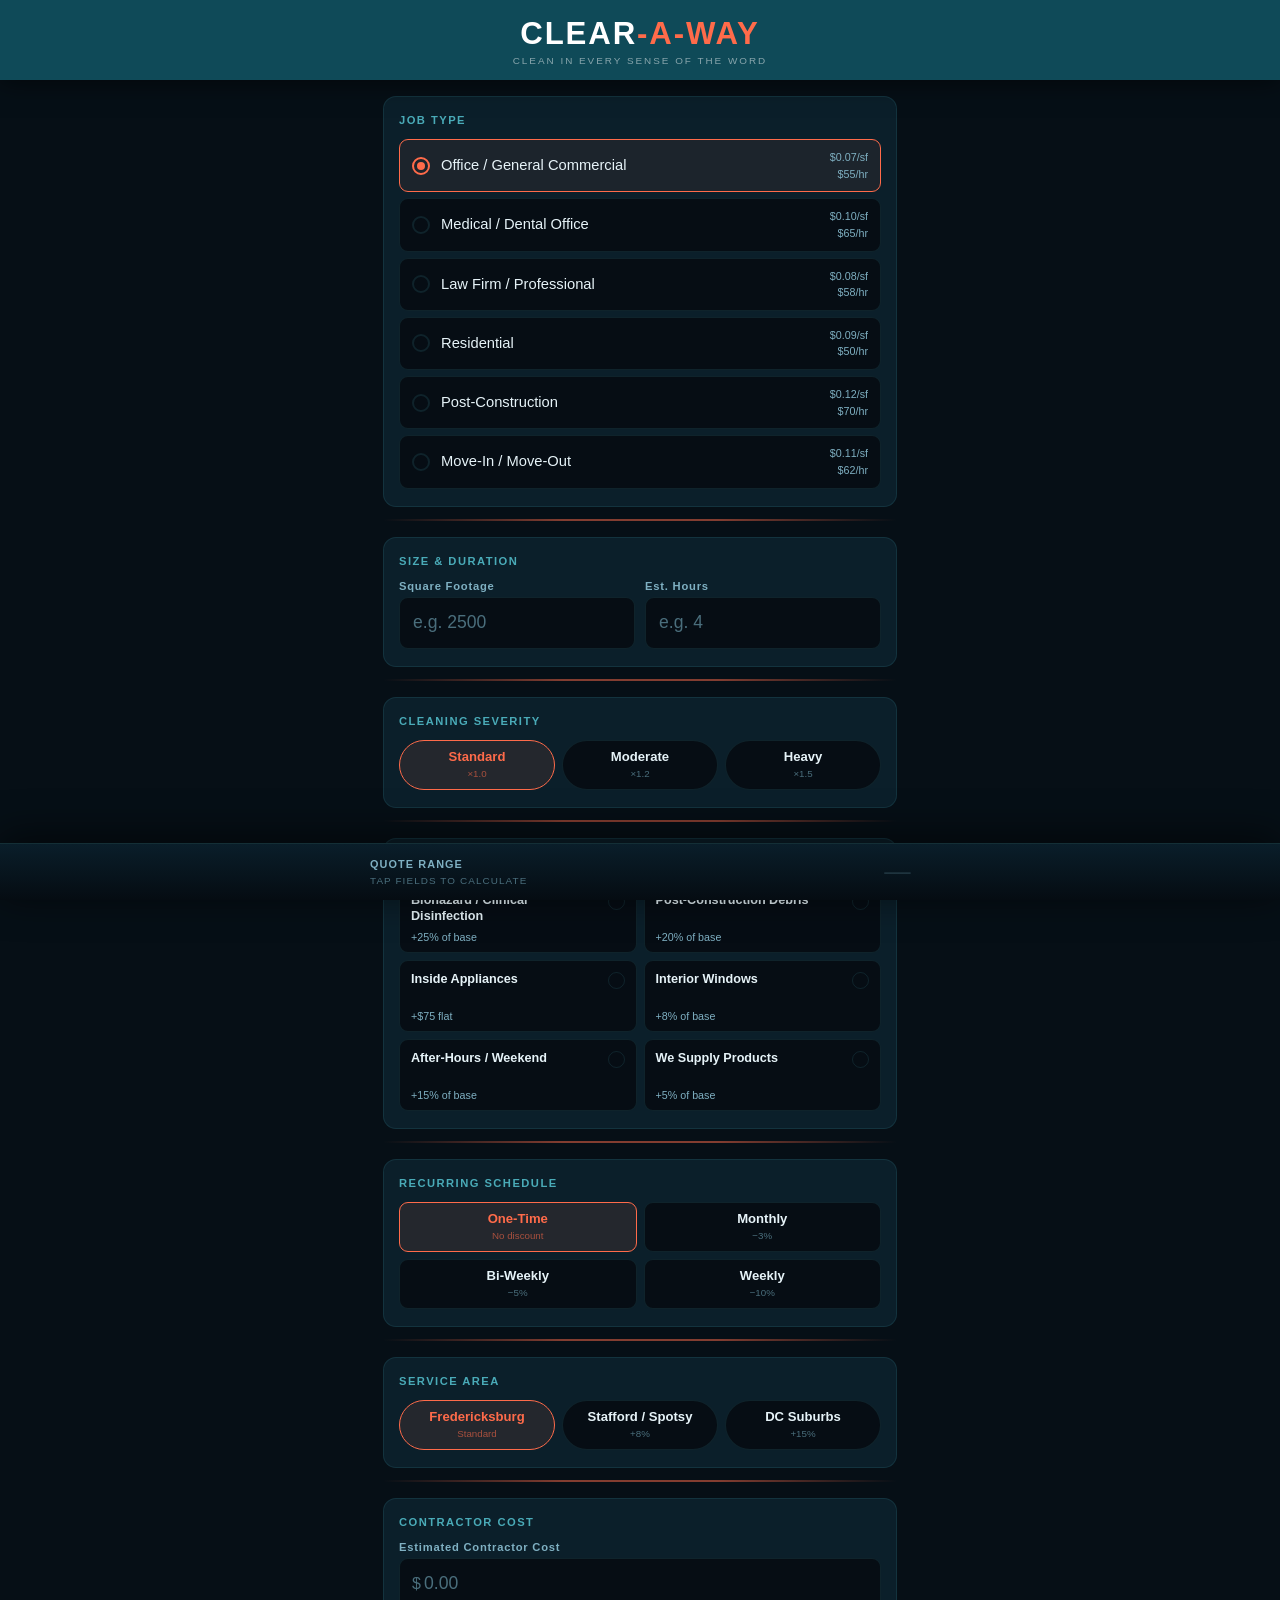
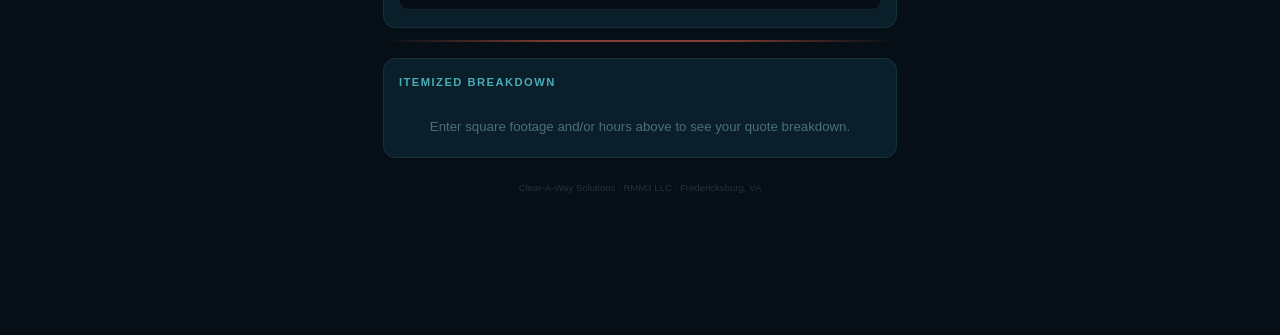
==== calculator/index.html @ 3525af9c "Add Clear-A-Way Job Calculator PWA Standalone offline-capable pricing calculator at /calculator/ for" ====
<!DOCTYPE html>
<html lang="en">
<head>
  <meta charset="UTF-8" />
  <meta name="viewport" content="width=device-width, initial-scale=1.0, viewport-fit=cover" />
  <meta name="theme-color" content="#0f4a58" />
  <meta name="apple-mobile-web-app-capable" content="yes" />
  <meta name="apple-mobile-web-app-status-bar-style" content="black-translucent" />
  <meta name="apple-mobile-web-app-title" content="Clear-A-Way" />
  <meta name="description" content="Job pricing calculator for Clear-A-Way Solutions — RMM3 LLC, Fredericksburg VA" />
  <link rel="manifest" href="manifest.json" />
  <link rel="apple-touch-icon" href="icons/icon-192.png" />
  <title>Clear-A-Way Job Calculator</title>
  <style>
    /* ── Variables ── */
    :root {
      --dt: #0f4a58;
      --mt: #1a6b7c;
      --lt: #4aabb8;
      --co: #FF6B4A;
      --bg: #060f16;
      --sf: #0b1f2a;
      --sf2: #0f2836;
      --ib: #060d14;
      --t1: #e6f3f8;
      --t2: #7fb0c2;
      --t3: #4a6e7c;
      --bd: rgba(74,171,184,.14);
      --bdf: rgba(74,171,184,.5);
      --fn: -apple-system, BlinkMacSystemFont, 'SF Pro Display', 'Segoe UI', Roboto, 'Helvetica Neue', sans-serif;
      --rx: 13px;
      --rxs: 9px;
    }

    /* ── Reset ── */
    *, *::before, *::after { box-sizing: border-box; margin: 0; padding: 0; }
    html { -webkit-text-size-adjust: 100%; }
    body {
      font-family: var(--fn);
      background: var(--bg);
      color: var(--t1);
      min-height: 100dvh;
      padding-bottom: 136px;
      -webkit-font-smoothing: antialiased;
      -moz-osx-font-smoothing: grayscale;
    }
    button { font-family: inherit; cursor: pointer; }

    /* ── Header ── */
    .hdr {
      background: var(--dt);
      padding: 18px 20px 14px;
      text-align: center;
      position: sticky;
      top: 0;
      z-index: 50;
      box-shadow: 0 2px 24px rgba(0,0,0,.55);
    }
    .logo {
      font-size: clamp(1.6rem, 6vw, 1.95rem);
      font-weight: 900;
      letter-spacing: .06em;
      line-height: 1;
    }
    .logo-c { color: #fff; }
    .logo-a { color: var(--co); }
    .tagline {
      font-size: .62rem;
      letter-spacing: .2em;
      text-transform: uppercase;
      color: rgba(255,255,255,.5);
      margin-top: 6px;
    }

    /* ── Layout ── */
    .wrap {
      max-width: 540px;
      margin: 0 auto;
      padding: 16px 13px 0;
    }

    /* ── Coral rule ── */
    .cr {
      border: none;
      height: 2px;
      background: linear-gradient(90deg, transparent, rgba(255,107,74,.5) 35%, rgba(255,107,74,.5) 65%, transparent);
      margin: 4px 0 16px;
    }

    /* ── Card ── */
    .card {
      background: var(--sf);
      border: 1px solid var(--bd);
      border-radius: var(--rx);
      padding: 17px 15px;
      margin-bottom: 12px;
    }
    .ctitle {
      font-size: .7rem;
      font-weight: 700;
      letter-spacing: .13em;
      text-transform: uppercase;
      color: var(--lt);
      margin-bottom: 13px;
    }

    /* ── Job type list ── */
    .jlist { display: flex; flex-direction: column; gap: 6px; }
    .jrow {
      display: flex;
      align-items: center;
      gap: 11px;
      min-height: 52px;
      padding: 9px 12px;
      background: var(--ib);
      border: 1.5px solid var(--bd);
      border-radius: var(--rxs);
      cursor: pointer;
      -webkit-tap-highlight-color: transparent;
      transition: border-color 120ms, background 120ms;
    }
    .jrow:hover { border-color: var(--lt); }
    .jrow.sel {
      border-color: var(--co);
      background: rgba(255,107,74,.07);
    }
    .jdot {
      width: 18px; height: 18px; flex-shrink: 0;
      border-radius: 50%;
      border: 2px solid var(--bd);
      display: flex; align-items: center; justify-content: center;
      transition: border-color 120ms;
    }
    .jrow.sel .jdot { border-color: var(--co); }
    .jdot::after {
      content: '';
      width: 8px; height: 8px;
      border-radius: 50%;
      background: var(--co);
      opacity: 0;
      transition: opacity 120ms, transform 120ms;
      transform: scale(.5);
    }
    .jrow.sel .jdot::after { opacity: 1; transform: scale(1); }
    .jlbl { flex: 1; font-size: .92rem; line-height: 1.3; }
    .jrate {
      font-size: .67rem;
      color: var(--t2);
      text-align: right;
      line-height: 1.55;
      flex-shrink: 0;
    }

    /* ── Inputs ── */
    .row2 { display: flex; gap: 10px; }
    .ig { display: flex; flex-direction: column; gap: 5px; flex: 1; }
    .ilbl { font-size: .7rem; font-weight: 600; letter-spacing: .07em; color: var(--t2); }
    .ifield {
      width: 100%;
      min-height: 52px;
      background: var(--ib);
      border: 1.5px solid var(--bd);
      border-radius: var(--rxs);
      color: var(--t1);
      font-size: 1.1rem;
      font-family: var(--fn);
      padding: 0 13px;
      appearance: none;
      -webkit-appearance: none;
      outline: none;
      transition: border-color 130ms;
    }
    .ifield::placeholder { color: var(--t3); }
    .ifield:focus { border-color: var(--bdf); }
    .dpfx-wrap { position: relative; }
    .dpfx {
      position: absolute; left: 13px; top: 50%; transform: translateY(-50%);
      color: var(--t3); font-size: 1rem; pointer-events: none;
    }
    .dpfx-wrap .ifield { padding-left: 24px; }

    /* ── Pill group (severity, area) ── */
    .pills { display: flex; gap: 7px; }
    .pill {
      flex: 1; min-height: 50px;
      display: flex; flex-direction: column; align-items: center; justify-content: center;
      background: var(--ib);
      border: 1.5px solid var(--bd);
      border-radius: 100px;
      color: var(--t1);
      font-size: .82rem;
      font-weight: 600;
      text-align: center;
      padding: 5px 6px;
      line-height: 1.2;
      transition: border-color 120ms, background 120ms, color 120ms;
      -webkit-tap-highlight-color: transparent;
    }
    .pill:hover { border-color: var(--lt); }
    .pill.sel {
      border-color: var(--co);
      background: rgba(255,107,74,.1);
      color: var(--co);
    }
    .psub {
      font-size: .61rem;
      font-weight: 400;
      color: var(--t3);
      margin-top: 3px;
      display: block;
    }
    .pill.sel .psub { color: rgba(255,107,74,.6); }

    /* ── 2×2 grid for schedule ── */
    .pills2 {
      display: grid;
      grid-template-columns: 1fr 1fr;
      gap: 7px;
    }
    .pills2 .pill { border-radius: var(--rxs); }

    /* ── Add-on chips ── */
    .achips {
      display: grid;
      grid-template-columns: 1fr 1fr;
      gap: 7px;
    }
    .achip {
      min-height: 72px;
      padding: 10px 11px 9px;
      background: var(--ib);
      border: 1.5px solid var(--bd);
      border-radius: var(--rxs);
      cursor: pointer;
      -webkit-tap-highlight-color: transparent;
      display: flex; flex-direction: column; justify-content: space-between;
      transition: border-color 120ms, background 120ms;
    }
    .achip:hover { border-color: var(--lt); }
    .achip.on {
      border-color: var(--co);
      background: rgba(255,107,74,.07);
    }
    .achip-top { display: flex; align-items: flex-start; justify-content: space-between; gap: 5px; }
    .achip-name { font-size: .79rem; font-weight: 600; line-height: 1.3; flex: 1; }
    .achip-chk {
      width: 17px; height: 17px; flex-shrink: 0; margin-top: 1px;
      border-radius: 50%;
      border: 1.5px solid var(--bd);
      display: flex; align-items: center; justify-content: center;
      font-size: .58rem; font-weight: 700;
      color: transparent;
      transition: background 120ms, border-color 120ms, color 120ms;
    }
    .achip.on .achip-chk {
      background: var(--co);
      border-color: var(--co);
      color: #fff;
    }
    .achip-amt { font-size: .67rem; color: var(--t2); }
    .achip.on .achip-amt { color: rgba(255,107,74,.75); }

    /* ── Breakdown ── */
    .bdown { display: flex; flex-direction: column; gap: 8px; }
    .brow {
      display: flex; justify-content: space-between; align-items: baseline;
      font-size: .87rem; gap: 8px;
    }
    .blbl { color: var(--t2); flex: 1; line-height: 1.35; }
    .bval { font-weight: 600; white-space: nowrap; }
    .bsub {
      font-size: .67rem; font-weight: 700;
      letter-spacing: .11em; text-transform: uppercase;
      color: var(--lt);
      margin-top: 8px; margin-bottom: -1px;
    }
    .bdiv { height: 1px; background: var(--bd); }
    .brow.ttl .blbl { color: var(--t1); font-weight: 600; }
    .brow.ttl .bval { color: var(--lt); font-size: .92rem; }
    .brow.disc .bval { color: #5bdb90; }
    .brow.mgok .bval { color: #5bdb90; }
    .brow.mgwn .bval { color: #f2c060; }
    .brow.mgbd .bval { color: #f06262; }
    .bhint {
      text-align: center;
      padding: 16px 0 4px;
      color: var(--t3);
      font-size: .83rem;
      line-height: 1.5;
    }

    /* ── Quote bar ── */
    .qbar {
      position: fixed; bottom: 0; left: 0; right: 0; z-index: 100;
      background: linear-gradient(180deg, #0a1e2a 0%, #050c12 100%);
      border-top: 1px solid rgba(74,171,184,.22);
      box-shadow: 0 -6px 40px rgba(0,0,0,.6);
      padding: 12px 18px;
      padding-bottom: calc(12px + env(safe-area-inset-bottom, 0px));
    }
    .qbar-in {
      max-width: 540px; margin: 0 auto;
      display: flex; align-items: center; justify-content: space-between; gap: 12px;
    }
    .qlbl {
      font-size: .62rem;
      letter-spacing: .11em;
      text-transform: uppercase;
      color: var(--t3);
      line-height: 1.55;
    }
    .qlbl strong { display: block; font-size: .68rem; color: var(--t2); }
    .qrange {
      font-size: clamp(1.35rem, 5vw, 1.65rem);
      font-weight: 900;
      color: var(--co);
      letter-spacing: -.02em;
      white-space: nowrap;
    }
    .qarr { color: rgba(255,107,74,.4); margin: 0 3px; font-size: 1.1rem; }
    .qblank { color: var(--t3); opacity: .35; font-weight: 300; }

    /* ── Footer ── */
    .ftr {
      text-align: center;
      padding: 12px 14px 6px;
      font-size: .6rem;
      color: var(--t3);
      opacity: .38;
    }
  </style>
</head>
<body>

<!-- ─ Header ─────────────────────────────────────────────── -->
<header class="hdr">
  <div class="logo"><span class="logo-c">CLEAR</span><span class="logo-a">-A-WAY</span></div>
  <div class="tagline">Clean In Every Sense Of The Word</div>
</header>

<main class="wrap">

  <!-- Job Type -->
  <div class="card">
    <div class="ctitle">Job Type</div>
    <div class="jlist" id="jlist"></div>
  </div>
  <hr class="cr" />

  <!-- Size & Duration -->
  <div class="card">
    <div class="ctitle">Size &amp; Duration</div>
    <div class="row2">
      <div class="ig">
        <label class="ilbl" for="sqft">Square Footage</label>
        <input class="ifield" type="number" id="sqft" placeholder="e.g. 2500"
               min="0" inputmode="numeric" autocomplete="off" />
      </div>
      <div class="ig">
        <label class="ilbl" for="hrs">Est. Hours</label>
        <input class="ifield" type="number" id="hrs" placeholder="e.g. 4"
               min="0" step="0.5" inputmode="decimal" autocomplete="off" />
      </div>
    </div>
  </div>
  <hr class="cr" />

  <!-- Severity -->
  <div class="card">
    <div class="ctitle">Cleaning Severity</div>
    <div class="pills" id="sev-pills">
      <button class="pill sel" data-v="standard">Standard<span class="psub">×1.0</span></button>
      <button class="pill" data-v="moderate">Moderate<span class="psub">×1.2</span></button>
      <button class="pill" data-v="heavy">Heavy<span class="psub">×1.5</span></button>
    </div>
  </div>
  <hr class="cr" />

  <!-- Add-Ons -->
  <div class="card">
    <div class="ctitle">Add-Ons</div>
    <div class="achips" id="achips"></div>
  </div>
  <hr class="cr" />

  <!-- Schedule -->
  <div class="card">
    <div class="ctitle">Recurring Schedule</div>
    <div class="pills2" id="sched-pills">
      <button class="pill sel" data-v="onetime">One-Time<span class="psub">No discount</span></button>
      <button class="pill" data-v="monthly">Monthly<span class="psub">−3%</span></button>
      <button class="pill" data-v="biweekly">Bi-Weekly<span class="psub">−5%</span></button>
      <button class="pill" data-v="weekly">Weekly<span class="psub">−10%</span></button>
    </div>
  </div>
  <hr class="cr" />

  <!-- Area -->
  <div class="card">
    <div class="ctitle">Service Area</div>
    <div class="pills" id="area-pills">
      <button class="pill sel" data-v="fred">Fredericksburg<span class="psub">Standard</span></button>
      <button class="pill" data-v="staf">Stafford / Spotsy<span class="psub">+8%</span></button>
      <button class="pill" data-v="dc">DC Suburbs<span class="psub">+15%</span></button>
    </div>
  </div>
  <hr class="cr" />

  <!-- Contractor Cost -->
  <div class="card">
    <div class="ctitle">Contractor Cost</div>
    <div class="ig">
      <label class="ilbl" for="cost">Estimated Contractor Cost</label>
      <div class="dpfx-wrap">
        <span class="dpfx">$</span>
        <input class="ifield" type="number" id="cost" placeholder="0.00"
               min="0" step="0.01" inputmode="decimal" autocomplete="off" />
      </div>
    </div>
  </div>
  <hr class="cr" />

  <!-- Breakdown -->
  <div class="card">
    <div class="ctitle">Itemized Breakdown</div>
    <div id="breakdown">
      <div class="bhint">Enter square footage and hours above to see your quote breakdown.</div>
    </div>
  </div>

  <div class="ftr">Clear-A-Way Solutions &middot; RMM3 LLC &middot; Fredericksburg, VA</div>
</main>

<!-- ─ Quote bar ──────────────────────────────────────────── -->
<div class="qbar">
  <div class="qbar-in">
    <div class="qlbl"><strong>Quote Range</strong>Tap fields to calculate</div>
    <div class="qrange" id="qrange"><span class="qblank">—</span></div>
  </div>
</div>

<script>
/* ─ Data ─────────────────────────────────────────────────── */

const JOBS = [
  { k:'office', l:'Office / General Commercial',  sqft:.07, hr:55 },
  { k:'med',    l:'Medical / Dental Office',       sqft:.10, hr:65 },
  { k:'law',    l:'Law Firm / Professional',       sqft:.08, hr:58 },
  { k:'resi',   l:'Residential',                   sqft:.09, hr:50 },
  { k:'post',   l:'Post-Construction',             sqft:.12, hr:70 },
  { k:'move',   l:'Move-In / Move-Out',            sqft:.11, hr:62 },
];

const ADDONS = [
  { k:'bio', l:'Biohazard / Clinical Disinfection', pct:.25, flat:0,  d:'+25% of base' },
  { k:'deb', l:'Post-Construction Debris',          pct:.20, flat:0,  d:'+20% of base' },
  { k:'app', l:'Inside Appliances',                 pct:0,   flat:75, d:'+$75 flat'    },
  { k:'win', l:'Interior Windows',                  pct:.08, flat:0,  d:'+8% of base'  },
  { k:'aft', l:'After-Hours / Weekend',             pct:.15, flat:0,  d:'+15% of base' },
  { k:'sup', l:'We Supply Products',                pct:.05, flat:0,  d:'+5% of base'  },
];

const SEV   = { standard:1.0, moderate:1.2, heavy:1.5 };
const SCHED = { onetime:0, monthly:-.03, biweekly:-.05, weekly:-.10 };
const AREA  = {
  fred:{ m:1.00, l:'Fredericksburg (standard)' },
  staf:{ m:1.08, l:'Stafford / Spotsylvania' },
  dc:  { m:1.15, l:'DC Suburbs' },
};

/* ─ State ────────────────────────────────────────────────── */
const S = {
  job:   'office',
  sev:   'standard',
  sched: 'onetime',
  area:  'fred',
  addons: new Set(),
};

/* ─ Render jobs ──────────────────────────────────────────── */
function renderJobs() {
  document.getElementById('jlist').innerHTML = JOBS.map(j => `
    <div class="jrow${S.job===j.k?' sel':''}" onclick="pickJob('${j.k}')">
      <div class="jdot"></div>
      <span class="jlbl">${j.l}</span>
      <div class="jrate">$${j.sqft.toFixed(2)}/sf<br>$${j.hr}/hr</div>
    </div>`).join('');
}

/* ─ Render add-on chips ──────────────────────────────────── */
function renderChips() {
  document.getElementById('achips').innerHTML = ADDONS.map(a => `
    <div class="achip${S.addons.has(a.k)?' on':''}" onclick="flipAddon('${a.k}')">
      <div class="achip-top">
        <span class="achip-name">${a.l}</span>
        <span class="achip-chk">✓</span>
      </div>
      <div class="achip-amt">${a.d}</div>
    </div>`).join('');
}

/* ─ Pill group wiring ────────────────────────────────────── */
function wirePills(id, key) {
  document.getElementById(id).addEventListener('click', e => {
    const p = e.target.closest('[data-v]');
    if (!p) return;
    S[key] = p.dataset.v;
    document.querySelectorAll(`#${id} .pill`).forEach(b => b.classList.toggle('sel', b===p));
    calc();
  });
}

/* ─ Actions ──────────────────────────────────────────────── */
function pickJob(k) { S.job = k; renderJobs(); calc(); }
function flipAddon(k) {
  S.addons.has(k) ? S.addons.delete(k) : S.addons.add(k);
  renderChips();
  calc();
}

/* ─ Formatting ───────────────────────────────────────────── */
function fmtD(n) {
  const abs = Math.round(Math.abs(n));
  return (n < 0 ? '−' : '') + '$' + abs.toLocaleString('en-US');
}
function fmtP(n) { return n.toFixed(1) + '%'; }

/* ─ Row helpers ──────────────────────────────────────────── */
function R(l, v, cls) {
  return `<div class="brow${cls?' '+cls:''}"><span class="blbl">${l}</span><span class="bval">${v}</span></div>`;
}

/* ─ Calculate ────────────────────────────────────────────── */
function calc() {
  const sqft = parseFloat(document.getElementById('sqft').value) || 0;
  const hrs  = parseFloat(document.getElementById('hrs').value)  || 0;
  const cost = parseFloat(document.getElementById('cost').value) || 0;

  const j = JOBS.find(x => x.k === S.job);

  /* Base */
  const sqftEst = sqft * j.sqft;
  const hrEst   = hrs  * j.hr;
  const avg     = (sqftEst + hrEst) / 2;
  const base    = avg * SEV[S.sev];

  /* Add-ons — each is a % of base (or flat) */
  const addonRows = [];
  let addonSum = 0;
  ADDONS.forEach(a => {
    if (!S.addons.has(a.k)) return;
    const amt = base * a.pct + a.flat;
    addonSum += amt;
    addonRows.push({ l: a.l, amt });
  });

  const afterAddon = base + addonSum;

  /* Recurring discount */
  const discRate = SCHED[S.sched];
  const discAmt  = afterAddon * discRate;        // negative value
  const afterDisc = afterAddon + discAmt;

  /* Area premium */
  const ar  = AREA[S.area];
  const mid = afterDisc * ar.m;

  /* Quote range */
  const lo = mid * 0.92;
  const hi = mid * 1.10;

  /* Margin */
  const margin  = mid - cost;
  const marginP = mid > 0 ? (margin / mid) * 100 : 0;

  updateBar(lo, hi, mid);
  updateBreakdown({ sqft, hrs, sqftEst, hrEst, avg, base, addonRows, addonSum,
    afterAddon, discRate, discAmt, afterDisc, ar, mid, lo, hi, cost, margin, marginP, j });
}

/* ─ Quote bar ────────────────────────────────────────────── */
function updateBar(lo, hi, mid) {
  const el = document.getElementById('qrange');
  if (mid <= 0) {
    el.innerHTML = '<span class="qblank">—</span>';
    document.querySelector('.qlbl').innerHTML = '<strong>Quote Range</strong>Tap fields to calculate';
  } else {
    el.innerHTML = `${fmtD(lo)}<span class="qarr">→</span>${fmtD(hi)}`;
    document.querySelector('.qlbl').innerHTML = '<strong>Quote Range</strong>Estimated';
  }
}

/* ─ Breakdown ────────────────────────────────────────────── */
function updateBreakdown(d) {
  const el = document.getElementById('breakdown');
  if (d.mid <= 0) {
    el.innerHTML = '<div class="bhint">Enter square footage and/or hours above to see your quote breakdown.</div>';
    return;
  }

  const rows = [];

  /* — Base — */
  rows.push('<div class="bsub">Base Calculation</div>');
  if (d.sqft > 0) rows.push(R(
    `${d.sqft.toLocaleString()} sqft × $${d.j.sqft.toFixed(2)}/sqft`,
    fmtD(d.sqftEst)
  ));
  if (d.hrs > 0) rows.push(R(
    `${d.hrs}h × $${d.j.hr}/hr`,
    fmtD(d.hrEst)
  ));
  if (d.sqft > 0 && d.hrs > 0) rows.push(R('Averaged base', fmtD(d.avg)));
  const sevMap = { standard:'Standard', moderate:'Moderate', heavy:'Heavy' };
  rows.push(R(
    `${sevMap[S.sev]} severity ×${SEV[S.sev]}`,
    fmtD(d.base)
  ));

  /* — Add-ons — */
  if (d.addonRows.length) {
    rows.push('<div class="bdiv"></div><div class="bsub">Add-Ons</div>');
    d.addonRows.forEach(a => rows.push(R(a.l, '+' + fmtD(a.amt))));
    rows.push(R('Subtotal after add-ons', fmtD(d.afterAddon), 'ttl'));
  }

  /* — Discount — */
  if (d.discRate !== 0) {
    rows.push('<div class="bdiv"></div>');
    const discLbls = { monthly:'Monthly recurring (−3%)', biweekly:'Bi-weekly recurring (−5%)', weekly:'Weekly recurring (−10%)' };
    rows.push(R(discLbls[S.sched], fmtD(d.discAmt), 'disc'));
  }

  /* — Area premium — */
  if (d.ar.m !== 1.0) {
    rows.push('<div class="bdiv"></div>');
    const premAmt = d.afterDisc * (d.ar.m - 1);
    rows.push(R(`Area premium — ${d.ar.l} (×${d.ar.m.toFixed(2)})`, '+' + fmtD(premAmt)));
  }

  /* — Quote range — */
  rows.push('<div class="bdiv"></div>');
  rows.push(R('Quote Midpoint', fmtD(d.mid), 'ttl'));
  rows.push(R('Low quote  (×0.92)', fmtD(d.lo)));
  rows.push(R('High quote (×1.10)', fmtD(d.hi)));

  /* — Contractor margin — */
  if (d.cost > 0) {
    rows.push('<div class="bdiv"></div><div class="bsub">Margin Analysis</div>');
    rows.push(R('Contractor cost', '−' + fmtD(d.cost)));
    const mgCls = d.marginP >= 30 ? 'mgok' : d.marginP >= 15 ? 'mgwn' : 'mgbd';
    rows.push(R('Gross margin (vs. midpoint)', fmtD(d.margin), mgCls));
    rows.push(R('Margin %', fmtP(d.marginP), mgCls));
  }

  el.innerHTML = `<div class="bdown">${rows.join('')}</div>`;
}

/* ─ Init ─────────────────────────────────────────────────── */
renderJobs();
renderChips();
wirePills('sev-pills',   'sev');
wirePills('sched-pills', 'sched');
wirePills('area-pills',  'area');
['sqft', 'hrs', 'cost'].forEach(id =>
  document.getElementById(id).addEventListener('input', calc)
);
calc();

/* Service worker */
if ('serviceWorker' in navigator) {
  navigator.serviceWorker.register('./sw.js').catch(() => {});
}
</script>
</body>
</html>
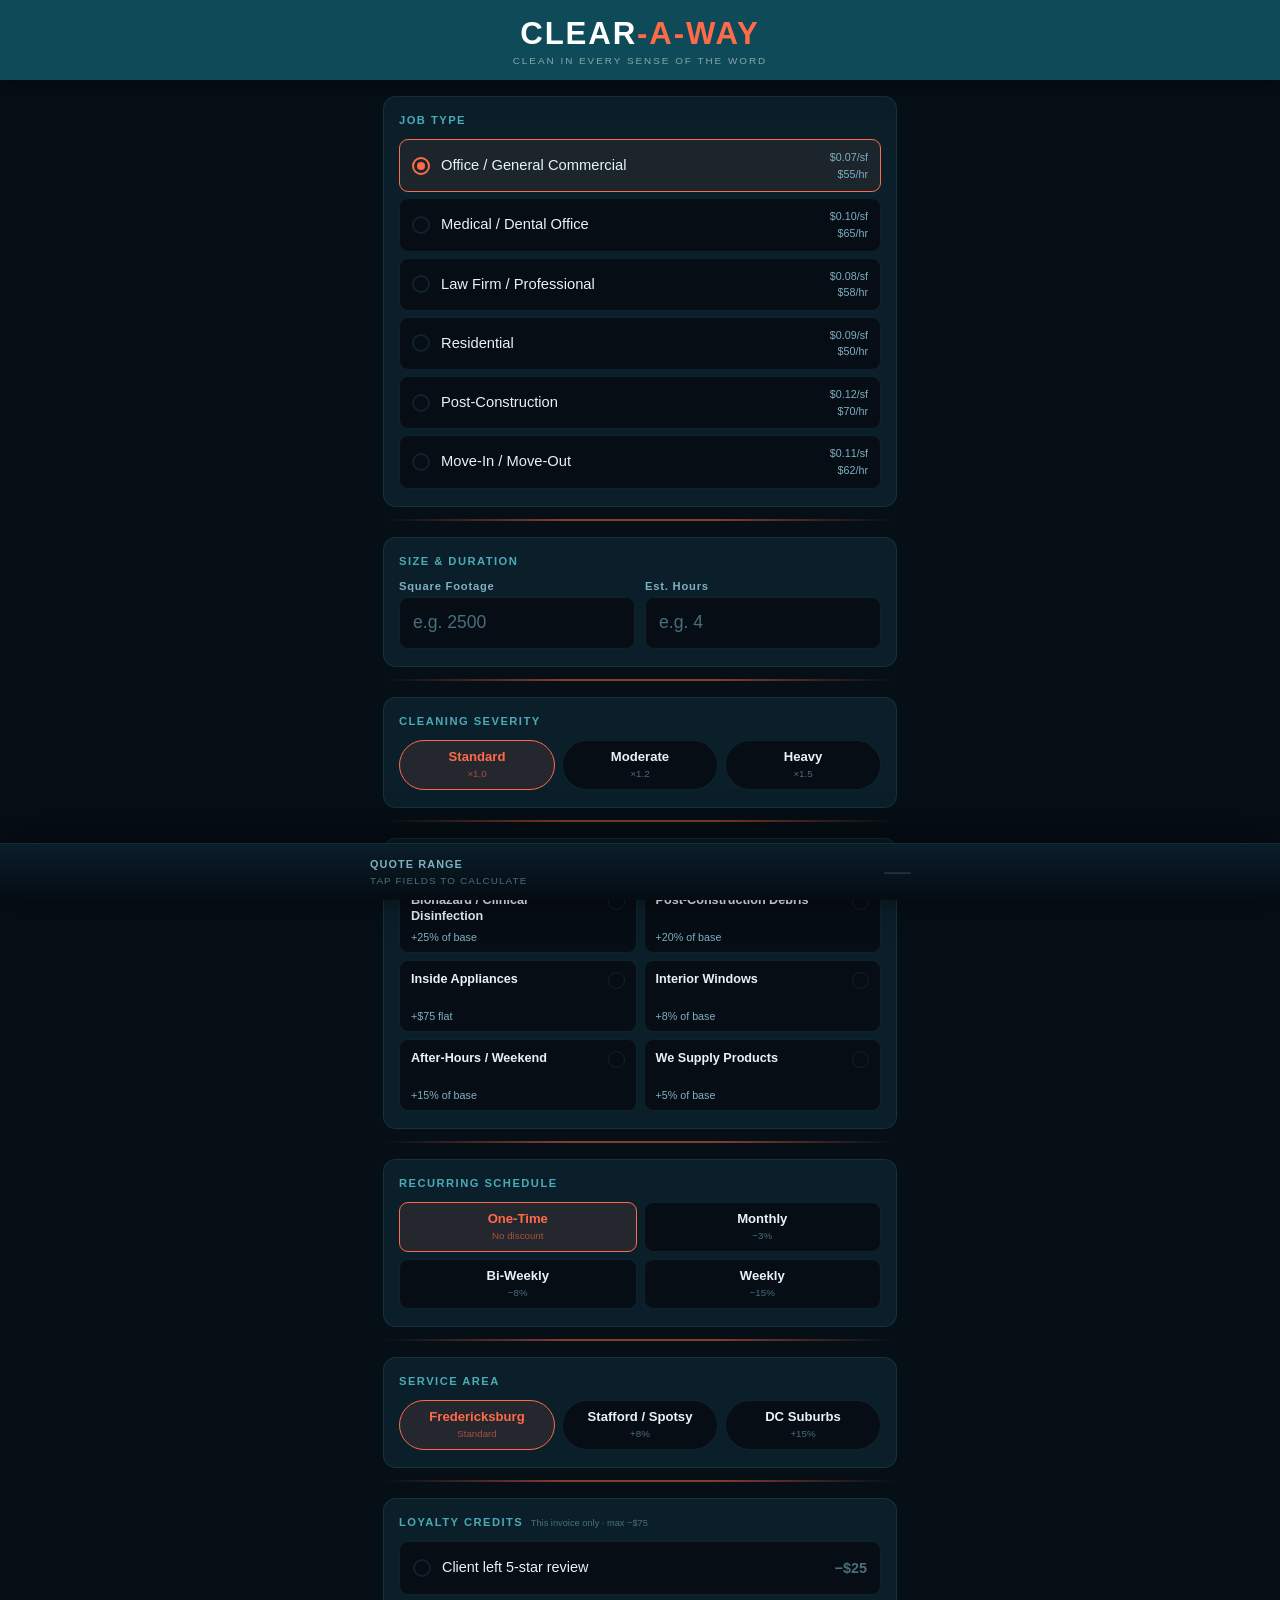
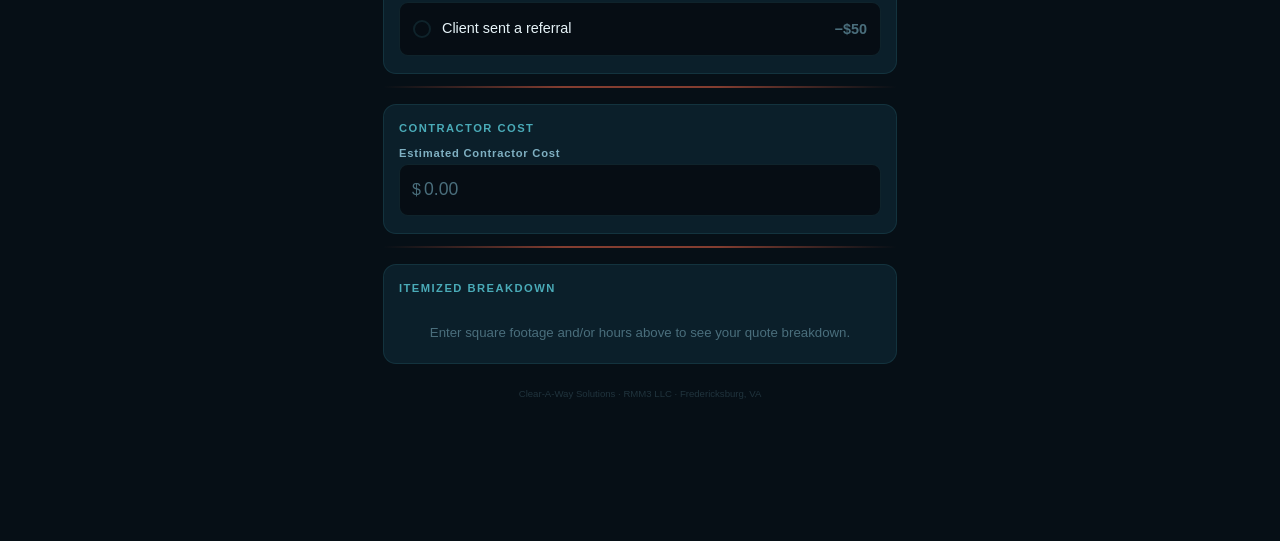
==== commit fa7e1e68: "Update cache strategy, discount rates, and add loyalty credits sw.js: Switch from cache-then-network" ====
--- a/calculator/index.html
+++ b/calculator/index.html
@@ -320,6 +320,37 @@
     .qarr { color: rgba(255,107,74,.4); margin: 0 3px; font-size: 1.1rem; }
     .qblank { color: var(--t3); opacity: .35; font-weight: 300; }
 
+    /* ── Loyalty toggles ── */
+    .ctitle-note { font-size:.58rem; font-weight:400; text-transform:none; letter-spacing:0; color:var(--t3); margin-left:3px; }
+    .ltoggles { display:flex; flex-direction:column; gap:7px; }
+    .ltoggle {
+      display:flex; align-items:center; justify-content:space-between;
+      min-height:54px; padding:11px 13px;
+      background:var(--ib);
+      border:1.5px solid var(--bd);
+      border-radius:var(--rxs);
+      cursor:pointer;
+      -webkit-tap-highlight-color:transparent;
+      gap:12px;
+      transition:border-color 120ms, background 120ms;
+    }
+    .ltoggle:hover { border-color:var(--lt); }
+    .ltoggle.on { border-color:var(--co); background:rgba(255,107,74,.07); }
+    .lt-left { display:flex; align-items:center; gap:11px; flex:1; min-width:0; }
+    .lt-dot {
+      width:18px; height:18px; flex-shrink:0;
+      border-radius:50%;
+      border:2px solid var(--bd);
+      display:flex; align-items:center; justify-content:center;
+      font-size:.6rem; font-weight:700;
+      transition:all 120ms;
+    }
+    .ltoggle.on .lt-dot { background:var(--co); border-color:var(--co); }
+    .ltoggle.on .lt-dot::after { content:'✓'; color:#fff; }
+    .lt-lbl { font-size:.9rem; line-height:1.3; }
+    .lt-cr { font-size:.9rem; font-weight:700; color:var(--t3); flex-shrink:0; transition:color 120ms; }
+    .ltoggle.on .lt-cr { color:#5bdb90; }
+
     /* ── Footer ── */
     .ftr {
       text-align: center;
@@ -389,8 +420,8 @@
     <div class="pills2" id="sched-pills">
       <button class="pill sel" data-v="onetime">One-Time<span class="psub">No discount</span></button>
       <button class="pill" data-v="monthly">Monthly<span class="psub">−3%</span></button>
-      <button class="pill" data-v="biweekly">Bi-Weekly<span class="psub">−5%</span></button>
-      <button class="pill" data-v="weekly">Weekly<span class="psub">−10%</span></button>
+      <button class="pill" data-v="biweekly">Bi-Weekly<span class="psub">−8%</span></button>
+      <button class="pill" data-v="weekly">Weekly<span class="psub">−15%</span></button>
     </div>
   </div>
   <hr class="cr" />
@@ -402,6 +433,28 @@
       <button class="pill sel" data-v="fred">Fredericksburg<span class="psub">Standard</span></button>
       <button class="pill" data-v="staf">Stafford / Spotsy<span class="psub">+8%</span></button>
       <button class="pill" data-v="dc">DC Suburbs<span class="psub">+15%</span></button>
+    </div>
+  </div>
+  <hr class="cr" />
+
+  <!-- Loyalty Credits -->
+  <div class="card">
+    <div class="ctitle">Loyalty Credits <span class="ctitle-note">This invoice only &middot; max −$75</span></div>
+    <div class="ltoggles">
+      <div class="ltoggle" id="lt-review" onclick="flipLoyalty('review')">
+        <div class="lt-left">
+          <div class="lt-dot"></div>
+          <span class="lt-lbl">Client left 5-star review</span>
+        </div>
+        <span class="lt-cr">−$25</span>
+      </div>
+      <div class="ltoggle" id="lt-referral" onclick="flipLoyalty('referral')">
+        <div class="lt-left">
+          <div class="lt-dot"></div>
+          <span class="lt-lbl">Client sent a referral</span>
+        </div>
+        <span class="lt-cr">−$50</span>
+      </div>
     </div>
   </div>
   <hr class="cr" />
@@ -461,7 +514,7 @@
 ];
 
 const SEV   = { standard:1.0, moderate:1.2, heavy:1.5 };
-const SCHED = { onetime:0, monthly:-.03, biweekly:-.05, weekly:-.10 };
+const SCHED = { onetime:0, monthly:-.03, biweekly:-.08, weekly:-.15 };
 const AREA  = {
   fred:{ m:1.00, l:'Fredericksburg (standard)' },
   staf:{ m:1.08, l:'Stafford / Spotsylvania' },
@@ -475,6 +528,7 @@
   sched: 'onetime',
   area:  'fred',
   addons: new Set(),
+  loyalty: new Set(),
 };
 
 /* ─ Render jobs ──────────────────────────────────────────── */
@@ -517,6 +571,11 @@
   renderChips();
   calc();
 }
+function flipLoyalty(k) {
+  S.loyalty.has(k) ? S.loyalty.delete(k) : S.loyalty.add(k);
+  document.getElementById('lt-' + k).classList.toggle('on', S.loyalty.has(k));
+  calc();
+}
 
 /* ─ Formatting ───────────────────────────────────────────── */
 function fmtD(n) {
@@ -565,17 +624,25 @@
   const ar  = AREA[S.area];
   const mid = afterDisc * ar.m;
 
+  /* Loyalty credits — flat dollar, applied after area premium, cap $75 */
+  let loyaltyCredit = 0;
+  if (S.loyalty.has('review'))   loyaltyCredit += 25;
+  if (S.loyalty.has('referral')) loyaltyCredit += 50;
+  loyaltyCredit = Math.min(loyaltyCredit, 75);
+  const finalMid = Math.max(0, mid - loyaltyCredit);
+
   /* Quote range */
-  const lo = mid * 0.92;
-  const hi = mid * 1.10;
+  const lo = finalMid * 0.92;
+  const hi = finalMid * 1.10;
 
   /* Margin */
-  const margin  = mid - cost;
-  const marginP = mid > 0 ? (margin / mid) * 100 : 0;
-
-  updateBar(lo, hi, mid);
+  const margin  = finalMid - cost;
+  const marginP = finalMid > 0 ? (margin / finalMid) * 100 : 0;
+
+  updateBar(lo, hi, finalMid);
   updateBreakdown({ sqft, hrs, sqftEst, hrEst, avg, base, addonRows, addonSum,
-    afterAddon, discRate, discAmt, afterDisc, ar, mid, lo, hi, cost, margin, marginP, j });
+    afterAddon, discRate, discAmt, afterDisc, ar, mid, loyaltyCredit, finalMid,
+    lo, hi, cost, margin, marginP, j });
 }
 
 /* ─ Quote bar ────────────────────────────────────────────── */
@@ -627,7 +694,7 @@
   /* — Discount — */
   if (d.discRate !== 0) {
     rows.push('<div class="bdiv"></div>');
-    const discLbls = { monthly:'Monthly recurring (−3%)', biweekly:'Bi-weekly recurring (−5%)', weekly:'Weekly recurring (−10%)' };
+    const discLbls = { monthly:'Monthly recurring (−3%)', biweekly:'Bi-weekly recurring (−8%)', weekly:'Weekly recurring (−15%)' };
     rows.push(R(discLbls[S.sched], fmtD(d.discAmt), 'disc'));
   }
 
@@ -638,9 +705,17 @@
     rows.push(R(`Area premium — ${d.ar.l} (×${d.ar.m.toFixed(2)})`, '+' + fmtD(premAmt)));
   }
 
+  /* — Loyalty credits — */
+  if (d.loyaltyCredit > 0) {
+    rows.push('<div class="bdiv"></div><div class="bsub">Loyalty Credits</div>');
+    if (S.loyalty.has('review'))   rows.push(R('5-star review credit', '−$25', 'disc'));
+    if (S.loyalty.has('referral')) rows.push(R('Referral credit', '−$50', 'disc'));
+  }
+
   /* — Quote range — */
   rows.push('<div class="bdiv"></div>');
-  rows.push(R('Quote Midpoint', fmtD(d.mid), 'ttl'));
+  const midLabel = d.loyaltyCredit > 0 ? 'Quote Midpoint (after credits)' : 'Quote Midpoint';
+  rows.push(R(midLabel, fmtD(d.finalMid), 'ttl'));
   rows.push(R('Low quote  (×0.92)', fmtD(d.lo)));
   rows.push(R('High quote (×1.10)', fmtD(d.hi)));
 
